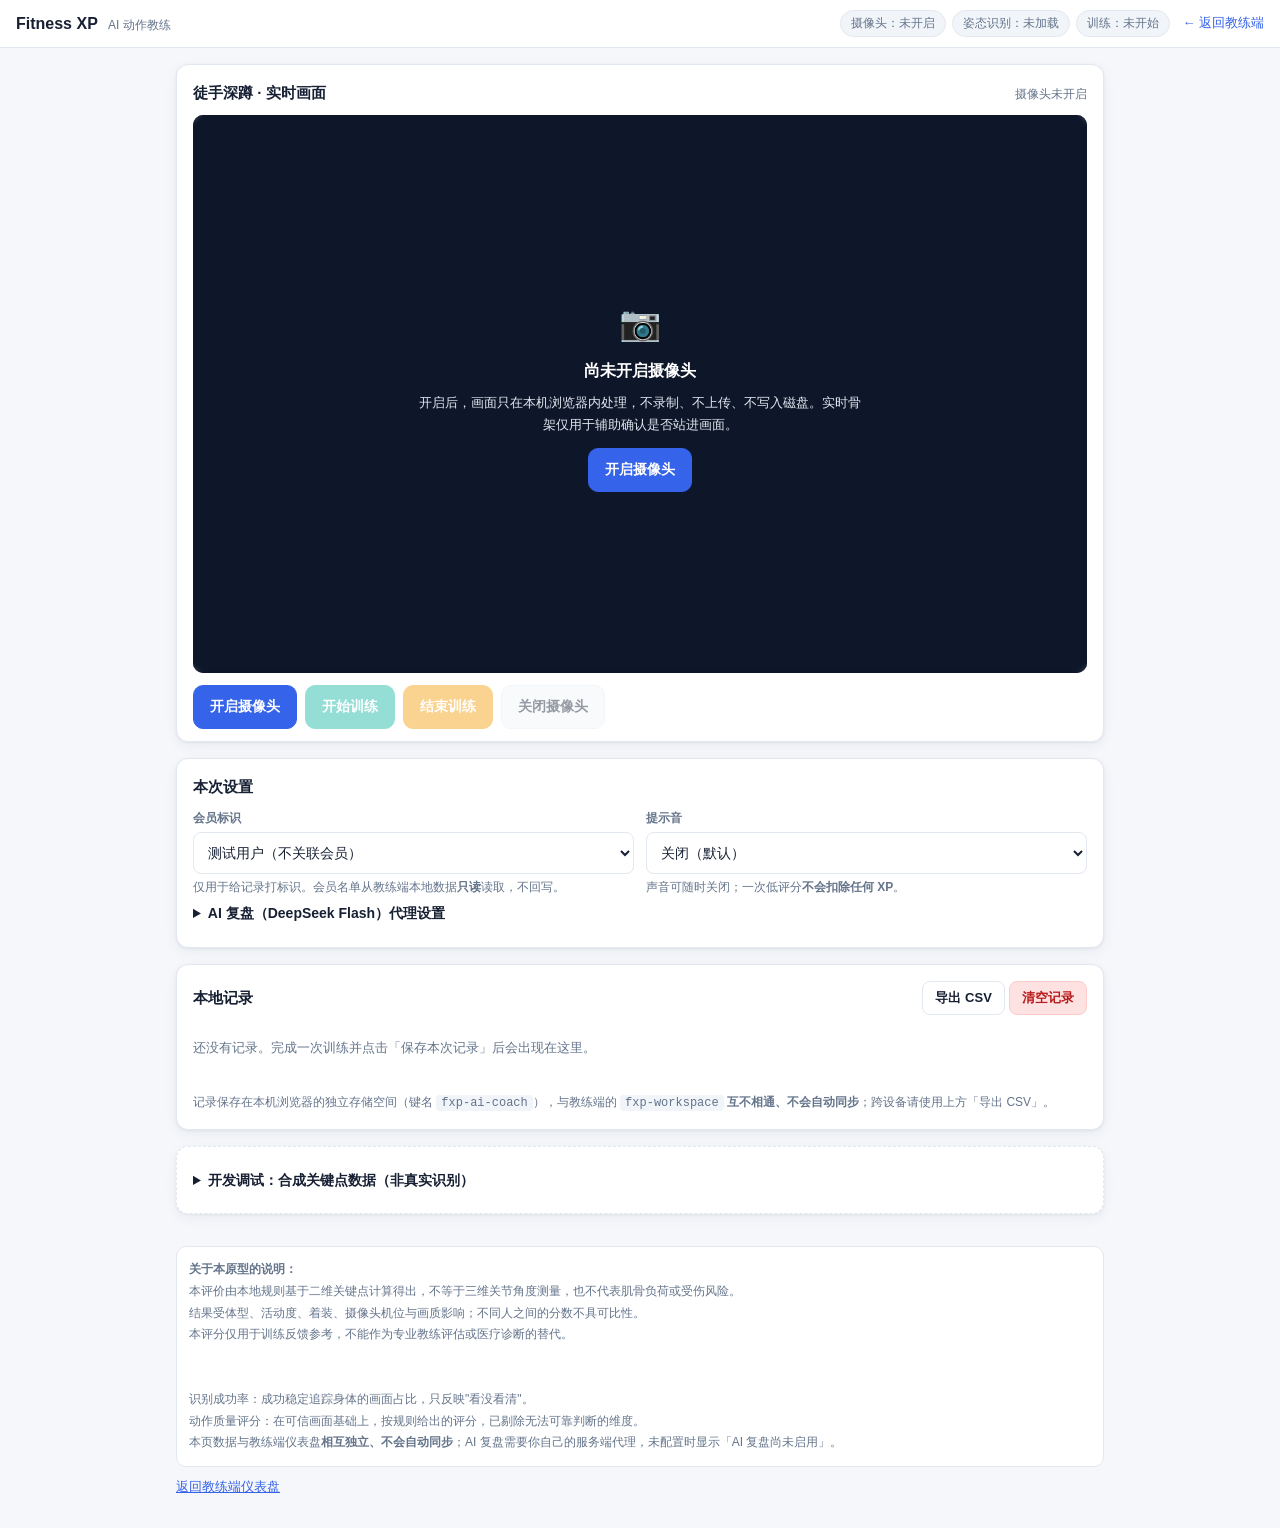
==== ai-coach/index.html @ 8c1de232 "更新发布包 2026-10-18 02:52" ====
<!DOCTYPE html>
<html lang="zh-CN">
<head>
<meta charset="UTF-8">
<meta name="viewport" content="width=device-width, initial-scale=1, viewport-fit=cover">
<meta name="theme-color" content="#3563E9">
<title>Fitness XP — AI 动作教练（徒手深蹲原型）</title>
<link rel="icon" href="../app/icon.svg" type="image/svg+xml">
<link rel="stylesheet" href="css/ai-coach.css">
</head>
<body>

<header class="aic-top">
  <div class="aic-brand">Fitness XP <span class="ver">AI 动作教练</span></div>
  <div class="aic-statusbar" id="aicStatus">
    <span class="pill" id="pillCam" data-level="off">摄像头：未开启</span>
    <span class="pill" id="pillModel" data-level="off">姿态识别：未加载</span>
    <span class="pill" id="pillSession" data-level="off">训练：未开始</span>
  </div>
  <a class="aic-back" href="../index.html">← 返回教练端</a>
</header>

<main class="aic-main">

  <!-- ========== 1. 摄像头区 ========== -->
  <section class="card card-stage">
    <div class="stage-head">
      <h2>徒手深蹲 · 实时画面</h2>
      <span class="hint" id="stageHint">摄像头未开启</span>
    </div>

    <div class="stage" id="stage">
      <video id="aicVideo" playsinline muted autoplay hidden></video>
      <canvas id="aicCanvas"></canvas>

      <div class="stage-overlay" id="stageOverlay">
        <div class="ov-icon">📷</div>
        <div class="ov-title" id="ovTitle">尚未开启摄像头</div>
        <div class="ov-text" id="ovText">
          开启后，画面会<strong>只在本机浏览器内处理</strong>，不录制、不上传、不写入磁盘。
        </div>
        <div class="ov-actions" id="ovActions"></div>
      </div>

      <!-- 实时提示条：训练时唯一需要看的一句话 -->
      <div class="stage-toast" id="stageToast" hidden></div>

      <!-- 右侧悬浮计数 -->
      <div class="stage-metrics" id="stageMetrics" hidden>
        <div class="metric"><span class="m-num" id="mTotal">0</span><span class="m-lab">识别次数</span></div>
        <div class="metric"><span class="m-num" id="mValid">0</span><span class="m-lab">有效次数</span></div>
        <div class="metric"><span class="m-num" id="mScore">—</span><span class="m-lab">上次评分</span></div>
        <div class="metric"><span class="m-num" id="mPhase">—</span><span class="m-lab">当前阶段</span></div>
      </div>
    </div>

    <div class="stage-controls">
      <button type="button" id="btnCam" class="btn primary">开启摄像头</button>
      <button type="button" id="btnStart" class="btn good" disabled>开始训练</button>
      <button type="button" id="btnEnd" class="btn warn" disabled>结束训练</button>
      <button type="button" id="btnStopCam" class="btn ghost" disabled>关闭摄像头</button>
    </div>

    <div class="notice" id="camNotice" hidden></div>
  </section>

  <!-- ========== 2. 设置：会员 / 声音 / AI 代理 ========== -->
  <section class="card">
    <h2>本次设置</h2>
    <div class="grid-2">
      <label class="field">
        <span class="f-lab">会员标识</span>
        <select id="selMember"><option value="test:local">测试用户（不关联会员）</option></select>
        <span class="f-tip">仅用于给记录打标识。会员名单从教练端本地数据<strong>只读</strong>读取，不回写。</span>
      </label>
      <label class="field">
        <span class="f-lab">提示音</span>
        <select id="selSound">
          <option value="off" selected>关闭（默认）</option>
          <option value="on">开启（每完成一次响一下）</option>
        </select>
        <span class="f-tip">声音可随时关闭；一次低评分<strong>不会扣除任何 XP</strong>。</span>
      </label>
    </div>

    <details class="adv">
      <summary>AI 复盘（DeepSeek Flash）代理设置</summary>
      <div class="adv-body">
        <p class="adv-note">
          前端直连模型供应商会把密钥暴露在浏览器里，因此本原型<strong>不保存也不会请求任何 API Key</strong>，
          只接受你<strong>自己的服务端代理地址</strong>。未配置代理时，训练结束后会显示「AI 复盘尚未启用」，
          本地评分与记录不受任何影响。
        </p>
        <div class="grid-2">
          <label class="field">
            <span class="f-lab">代理地址（http/https）</span>
            <input type="url" id="inpEndpoint" placeholder="https://your-server.example.com/ai/review">
          </label>
          <label class="field">
            <span class="f-lab">模型名</span>
            <input type="text" id="inpModel" value="deepseek-chat">
          </label>
        </div>
        <div class="adv-actions">
          <label class="chk"><input type="checkbox" id="chkAI"> 启用 AI 复盘</label>
          <button type="button" id="btnSaveAI" class="btn mini">保存设置</button>
        </div>
        <div class="adv-state" id="aiState"></div>
      </div>
    </details>
  </section>

  <!-- ========== 3. 复盘 ========== -->
  <section class="card" id="cardReview" hidden>
    <h2>本次训练复盘</h2>
    <div id="reviewBody"></div>
    <div class="review-actions">
      <button type="button" id="btnAIReview" class="btn mini">请求 AI 复盘</button>
      <button type="button" id="btnSaveRecord" class="btn mini primary">保存本次记录</button>
    </div>
    <div class="ai-block" id="aiBlock" hidden></div>
  </section>

  <!-- ========== 4. 历史记录 ========== -->
  <section class="card">
    <div class="card-head-row">
      <h2>本地记录</h2>
      <div>
        <button type="button" id="btnExport" class="btn mini">导出 CSV</button>
        <button type="button" id="btnClear" class="btn mini danger-ghost">清空记录</button>
      </div>
    </div>
    <div id="recordsBody" class="records"></div>
    <p class="tip">记录保存在本机浏览器的独立存储空间（键名 <code>fxp-ai-coach</code>），与教练端的
      <code>fxp-workspace</code> <strong>互不相通、不会自动同步</strong>；跨设备请使用上方「导出 CSV」。</p>
  </section>

  <!-- ========== 5. 开发用：合成数据 ========== -->
  <details class="card dev">
    <summary>开发调试：合成关键点数据（非真实识别）</summary>
    <div class="adv-body">
      <p class="adv-note">
        这里用<strong>人工构造的虚拟关键点序列</strong>驱动分析引擎，仅用于在没有摄像头时验证算法与测试脚本。
        <strong>用它跑通不代表真实摄像头下的识别已经验证成功。</strong>
      </p>
      <div class="dev-row">
        <label class="field inline">
          <span class="f-lab">动作次数</span>
          <input type="number" id="devReps" value="3" min="1" max="20">
        </label>
        <label class="field inline">
          <span class="f-lab">最深膝角</span>
          <input type="number" id="devAngle" value="85" min="60" max="150">
        </label>
        <label class="chk"><input type="checkbox" id="devLowVis"> 低置信度</label>
        <button type="button" id="btnDevRun" class="btn mini">跑一遍</button>
      </div>
      <pre class="dev-out" id="devOut"></pre>
    </div>
  </details>

</main>

<footer class="aic-foot">
  <div class="disc" id="disclaimer"></div>
  <div class="foot-links">
    <a href="../index.html">返回教练端仪表盘</a>
  </div>
</footer>

<script src="js/aic-config.js"></script>
<script src="js/aic-analyze.js"></script>
<script src="js/aic-feedback.js"></script>
<script src="js/aic-review.js"></script>
<script src="js/aic-ai.js"></script>
<script src="js/aic-store.js"></script>
<script src="js/aic-pose.js"></script>
<script src="js/aic-page.js"></script>
</body>
</html>
---- ai-coach/css/ai-coach.css ----
/* Fitness XP — AI 动作教练 页面样式
 * 设计原则：
 *   1) 沿用项目已确定的色彩变量（浅底 / 柔和低饱和多彩卡片），不另起一套色板；
 *   2) 全部选择器加 .aic- 或限定在 #xxx 下，避免与教练端 app.css 冲突；
 *   3) 手机优先，触控目标 ≥44px；
 *   4) 训练页只留"画面 + 计数 + 一句话提示"，其余折叠。
 */
:root {
  --brand: #3563E9;
  --teal: #14B8A6;
  --purple: #8B5CF6;
  --orange: #F59E0B;
  --red: #EF4444;
  --sky: #0EA5E9;
  --bg: #F5F7FB;
  --card: #FFFFFF;
  --text: #172033;
  --text-2: #64748B;
  --border: #E2E8F0;
  --radius: 12px;
}

* { box-sizing: border-box; }

body {
  margin: 0;
  background: var(--bg);
  color: var(--text);
  font: 15px/1.6 -apple-system, BlinkMacSystemFont, "PingFang SC", "Microsoft YaHei", sans-serif;
  padding-bottom: env(safe-area-inset-bottom);
}

/* ---------- 顶栏 ---------- */
.aic-top {
  display: flex; align-items: center; gap: 12px; flex-wrap: wrap;
  padding: 10px 16px; background: var(--card);
  border-bottom: 1px solid var(--border);
  position: sticky; top: 0; z-index: 20;
}
.aic-brand { font-weight: 700; font-size: 16px; }
.aic-brand .ver { font-size: 12px; color: var(--text-2); font-weight: 500; margin-left: 6px; }
.aic-statusbar { display: flex; gap: 6px; flex-wrap: wrap; margin-left: auto; }
.aic-back { font-size: 13px; color: var(--brand); text-decoration: none; }

.pill {
  font-size: 12px; padding: 3px 10px; border-radius: 999px;
  background: #F1F5F9; color: var(--text-2); border: 1px solid var(--border);
  white-space: nowrap;
}
.pill[data-level="ok"]    { background: #CCFBF1; color: #0F766E; border-color: #99F6E4; }
.pill[data-level="warn"]  { background: #FEF3C7; color: #B45309; border-color: #FDE68A; }
.pill[data-level="error"] { background: #FEE2E2; color: #B91C1C; border-color: #FECACA; }
.pill[data-level="off"]   { background: #F1F5F9; color: var(--text-2); }

/* ---------- 布局 ---------- */
.aic-main { max-width: 960px; margin: 0 auto; padding: 16px 16px 32px; display: grid; gap: 16px; }

.card {
  background: var(--card); border: 1px solid var(--border);
  border-radius: var(--radius); padding: 16px;
  box-shadow: 0 1px 3px rgba(23,32,51,.06), 0 4px 14px rgba(23,32,51,.05);
}
.card h2 { margin: 0 0 10px; font-size: 15px; font-weight: 700; }
.card-head-row { display: flex; align-items: center; justify-content: space-between; gap: 8px; flex-wrap: wrap; }
.card-head-row h2 { margin-bottom: 0; }

/* ---------- 舞台（画面） ---------- */
.card-stage { padding-bottom: 12px; }
.stage-head { display: flex; align-items: baseline; gap: 8px; margin-bottom: 10px; }
.stage-head h2 { margin: 0; }
.stage-head .hint { font-size: 12px; color: var(--text-2); margin-left: auto; }

.stage {
  position: relative; width: 100%;
  aspect-ratio: 3 / 4; max-height: 62vh;
  background: #0F172A; border-radius: 10px; overflow: hidden;
}
@media (min-width: 720px) { .stage { aspect-ratio: 4 / 3; } }

.stage video, .stage canvas {
  position: absolute; inset: 0; width: 100%; height: 100%; object-fit: cover;
}
.stage video { transform: scaleX(-1); }  /* 自拍镜像，符合直觉 */

.stage-overlay {
  position: absolute; inset: 0; display: flex; flex-direction: column;
  align-items: center; justify-content: center; gap: 8px; text-align: center;
  padding: 24px; background: rgba(15,23,42,.72); color: #E2E8F0;
  backdrop-filter: blur(2px);
}
.stage-overlay[hidden] { display: none; }
.ov-icon { font-size: 34px; }
.ov-title { font-size: 16px; font-weight: 700; color: #fff; }
.ov-text { font-size: 13px; max-width: 34em; line-height: 1.7; }
.ov-actions { display: flex; gap: 8px; flex-wrap: wrap; justify-content: center; margin-top: 4px; }
.ov-actions .btn { background: rgba(255,255,255,.14); color: #fff; border-color: rgba(255,255,255,.3); }
.ov-actions .btn.primary { background: var(--brand); border-color: var(--brand); }

.stage-toast {
  position: absolute; left: 50%; transform: translateX(-50%); bottom: 14px;
  max-width: 90%; padding: 8px 14px; border-radius: 999px;
  font-size: 14px; font-weight: 600; line-height: 1.4;
  background: rgba(23,32,51,.86); color: #fff;
  box-shadow: 0 4px 14px rgba(0,0,0,.25); text-align: center;
}
.stage-toast[data-level="warn"]     { background: rgba(180,83,9,.94); }
.stage-toast[data-level="good"]     { background: rgba(15,118,110,.94); }
.stage-toast[data-level="advisory"] { background: rgba(3,105,161,.94); }
.stage-toast[hidden] { display: none; }

.stage-metrics {
  position: absolute; top: 10px; right: 10px; display: grid; gap: 4px;
  padding: 8px 10px; border-radius: 10px;
  background: rgba(15,23,42,.62); color: #fff; font-size: 12px; text-align: right;
}
.stage-metrics[hidden] { display: none; }
.metric { display: flex; align-items: baseline; gap: 6px; justify-content: flex-end; }
.m-num { font-size: 18px; font-weight: 800; min-width: 1.6em; }
.m-lab { color: #CBD5E1; font-size: 11px; }

.stage-controls { display: flex; gap: 8px; flex-wrap: wrap; margin-top: 12px; }

.btn {
  min-height: 44px; padding: 0 16px; border-radius: 10px; cursor: pointer;
  border: 1px solid var(--border); background: var(--card); color: var(--text);
  font-size: 14px; font-weight: 600;
}
.btn:disabled { opacity: .45; cursor: not-allowed; }
.btn.primary { background: var(--brand); border-color: var(--brand); color: #fff; }
.btn.good    { background: var(--teal); border-color: var(--teal); color: #fff; }
.btn.warn    { background: var(--orange); border-color: var(--orange); color: #fff; }
.btn.ghost   { background: #F1F5F9; }
.btn.mini    { min-height: 34px; padding: 0 12px; font-size: 13px; border-radius: 8px; }
.btn.danger-ghost { background: #FEE2E2; border-color: #FECACA; color: #B91C1C; }

.notice { margin-top: 10px; font-size: 13px; padding: 10px 12px; border-radius: 8px; }
.notice[hidden] { display: none; }
.notice.error { background: #FEE2E2; color: #B91C1C; border: 1px solid #FECACA; }
.notice.warn  { background: #FEF3C7; color: #B45309; border: 1px solid #FDE68A; }
.notice.info  { background: #E0F2FE; color: #0369A1; border: 1px solid #BAE6FD; }

/* ---------- 表单 ---------- */
.grid-2 { display: grid; gap: 12px; grid-template-columns: 1fr; }
@media (min-width: 720px) { .grid-2 { grid-template-columns: 1fr 1fr; } }
.field { display: block; }
.field.inline { display: inline-block; }
.f-lab { display: block; font-size: 12px; color: var(--text-2); margin-bottom: 4px; font-weight: 600; }
.f-tip { display: block; font-size: 12px; color: var(--text-2); margin-top: 4px; line-height: 1.5; }
.field input, .field select {
  width: 100%; min-height: 42px; padding: 0 10px; border-radius: 8px;
  border: 1px solid var(--border); background: #fff; font-size: 14px; color: var(--text);
}
.field input:focus, .field select:focus { outline: 2px solid var(--brand); outline-offset: -1px; }
.chk { display: inline-flex; align-items: center; gap: 6px; font-size: 13px; min-height: 34px; }
.chk input { width: 18px; height: 18px; }

/* ---------- 折叠区 ---------- */
.adv > summary, .dev > summary {
  cursor: pointer; font-weight: 700; font-size: 14px; padding: 6px 0; min-height: 34px;
}
.adv-body { padding-top: 8px; }
.adv-note { font-size: 12.5px; color: var(--text-2); line-height: 1.7; margin: 0 0 10px; }
.adv-actions { display: flex; gap: 10px; align-items: center; flex-wrap: wrap; margin-top: 8px; }
.adv-state { margin-top: 8px; font-size: 12.5px; }
.adv-state.ok   { color: #0F766E; }
.adv-state.bad  { color: #B91C1C; }
.adv-state.warn { color: #B45309; }
.card.dev { border-style: dashed; }

/* ---------- 复盘 ---------- */
.review-grid { display: grid; gap: 10px; grid-template-columns: repeat(auto-fit, minmax(150px, 1fr)); margin-bottom: 12px; }
.rbox { padding: 10px 12px; border-radius: 10px; background: #F8FAFC; border: 1px solid var(--border-soft, #F1F5F9); }
.rbox .rb-lab { font-size: 12px; color: var(--text-2); }
.rbox .rb-val { font-size: 20px; font-weight: 800; }
.rbox.t-blue   { background: #EEF2FF; border-color: #C7D2FE; }
.rbox.t-teal   { background: #CCFBF1; border-color: #99F6E4; }
.rbox.t-orange { background: #FEF3C7; border-color: #FDE68A; }
.rbox.t-purple { background: #F3E8FF; border-color: #E9D5FF; }

.dim-row { display: grid; grid-template-columns: 84px 1fr auto; gap: 8px; align-items: center; padding: 6px 0; border-bottom: 1px dashed var(--border); font-size: 13px; }
.dim-row:last-child { border-bottom: 0; }
.dim-name { font-weight: 600; }
.dim-bar { height: 8px; border-radius: 999px; background: #E2E8F0; overflow: hidden; }
.dim-bar > i { display: block; height: 100%; background: var(--brand); }
.dim-bar[data-level="good"]     > i { background: var(--teal); }
.dim-bar[data-level="ok"]       > i { background: var(--sky); }
.dim-bar[data-level="partial"]  > i { background: var(--orange); }
.dim-bar[data-level="poor"]     > i { background: var(--red); }
.dim-bar[data-level="unknown"]  > i { background: #CBD5E1; }
.dim-val { font-size: 12px; color: var(--text-2); min-width: 4.5em; text-align: right; }

.review-sub { margin: 14px 0 6px; font-size: 13px; font-weight: 700; }
.review-list { margin: 0; padding-left: 20px; font-size: 13px; line-height: 1.75; color: var(--text); }
.review-actions { display: flex; gap: 8px; margin-top: 12px; flex-wrap: wrap; }
.ai-block { margin-top: 12px; padding: 12px; border-radius: 10px; background: #F3E8FF; border: 1px solid #E9D5FF; font-size: 13px; line-height: 1.75; }
.ai-block[hidden] { display: none; }
.ai-block .ai-tag { font-size: 11px; color: var(--purple); font-weight: 800; letter-spacing: .04em; }

/* ---------- 记录列表 ---------- */
.records { display: grid; gap: 8px; }
.rec { border: 1px solid var(--border); border-radius: 10px; padding: 10px 12px; }
.rec-head { display: flex; gap: 8px; align-items: center; flex-wrap: wrap; font-size: 13px; }
.rec-id { font-weight: 800; }
.rec-sub { font-size: 12px; color: var(--text-2); }
.empty { font-size: 13px; color: var(--text-2); padding: 10px 0; }

.tip { font-size: 12px; color: var(--text-2); line-height: 1.7; margin: 10px 0 0; }
code { background: #F1F5F9; padding: 1px 5px; border-radius: 4px; font-size: 12px; }

.dev-row { display: flex; gap: 12px; align-items: flex-end; flex-wrap: wrap; }
.dev-out { background: #0F172A; color: #A5F3FC; font-size: 12px; padding: 10px; border-radius: 8px; overflow: auto; max-height: 260px; white-space: pre-wrap; }

/* ---------- 页脚 ---------- */
.aic-foot { max-width: 960px; margin: 0 auto; padding: 0 16px 32px; }
.disc { font-size: 12px; color: var(--text-2); line-height: 1.8; background: #FFF; border: 1px solid var(--border); border-radius: 10px; padding: 12px; }
.foot-links { margin-top: 10px; font-size: 13px; }
.foot-links a { color: var(--brand); }

/* 手机端：画面优先、去掉次要留白 */
@media (max-width: 480px) {
  .aic-main { padding: 12px 12px 28px; gap: 12px; }
  .aic-statusbar { width: 100%; margin-left: 0; }
  .stage { max-height: none; aspect-ratio: 3 / 4; }
  .btn { flex: 1 1 46%; }
  .stage-controls .btn { flex: 1 1 calc(50% - 4px); }
}
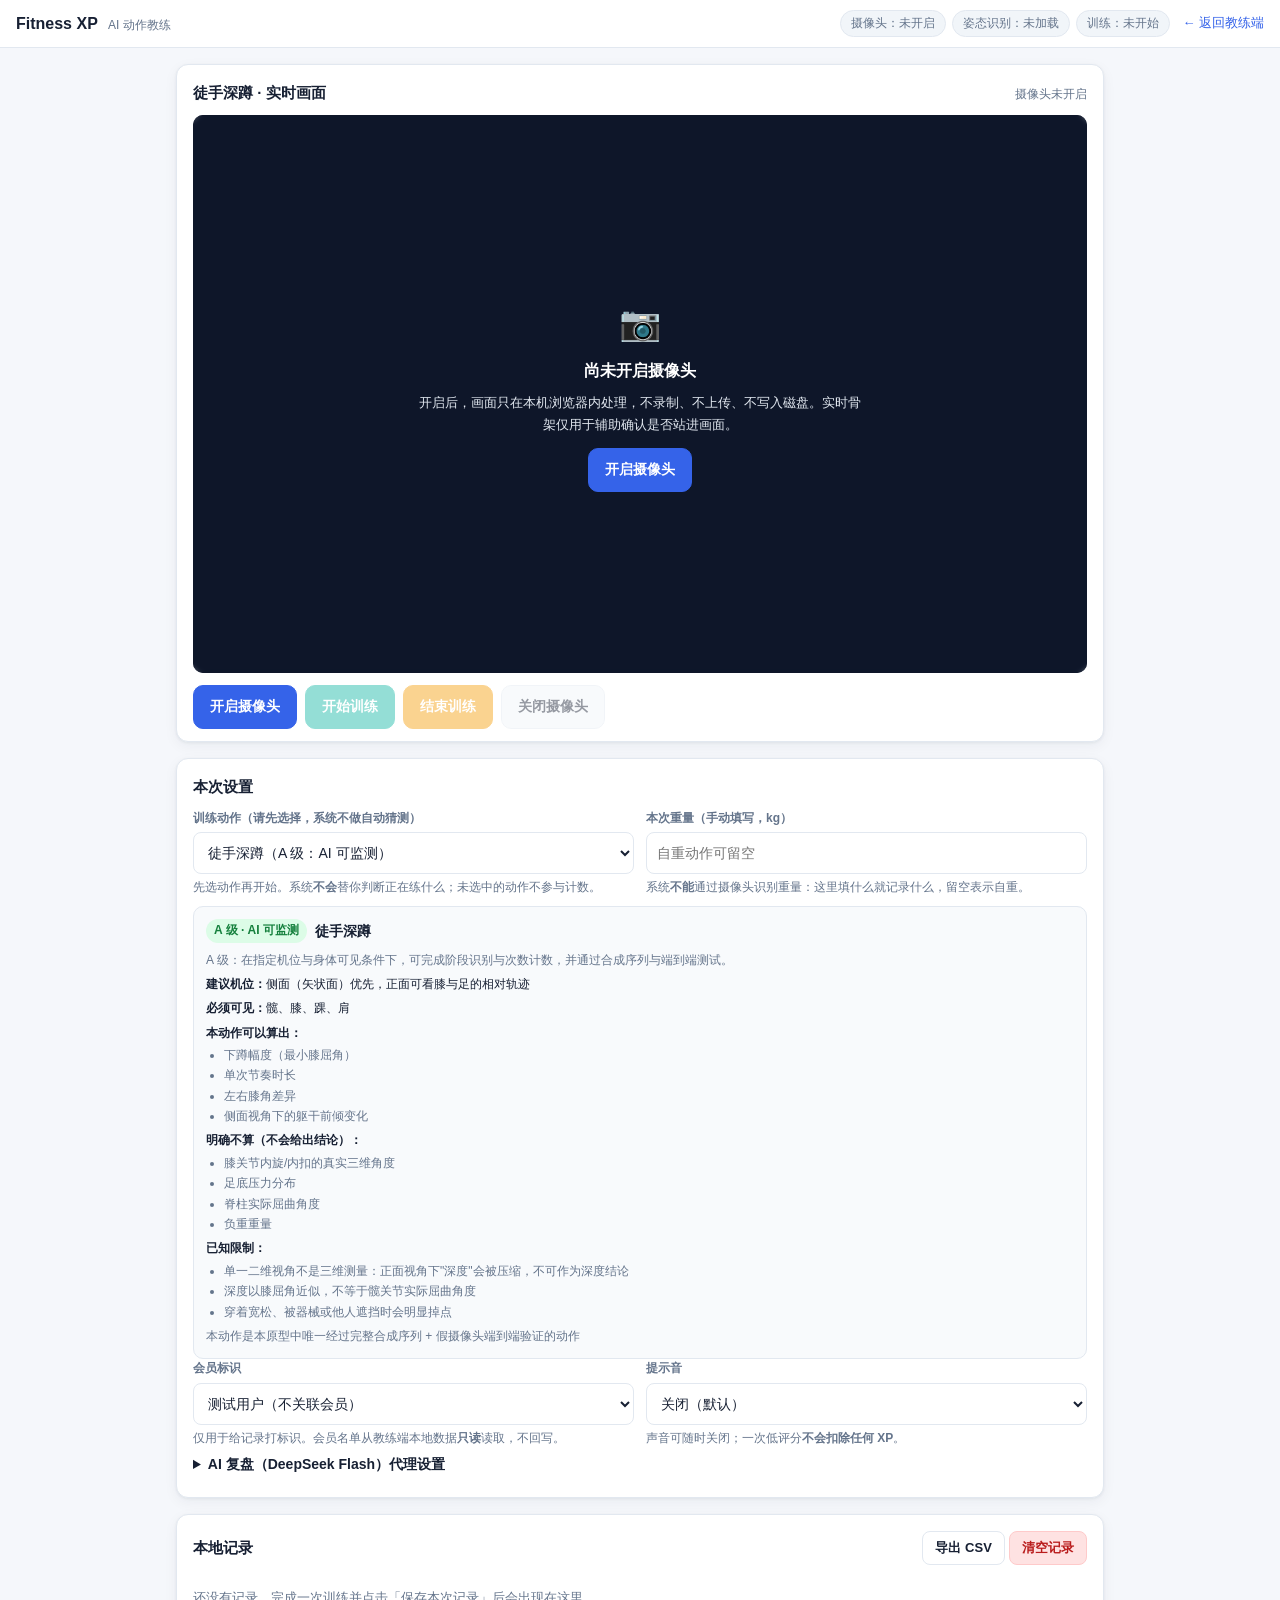
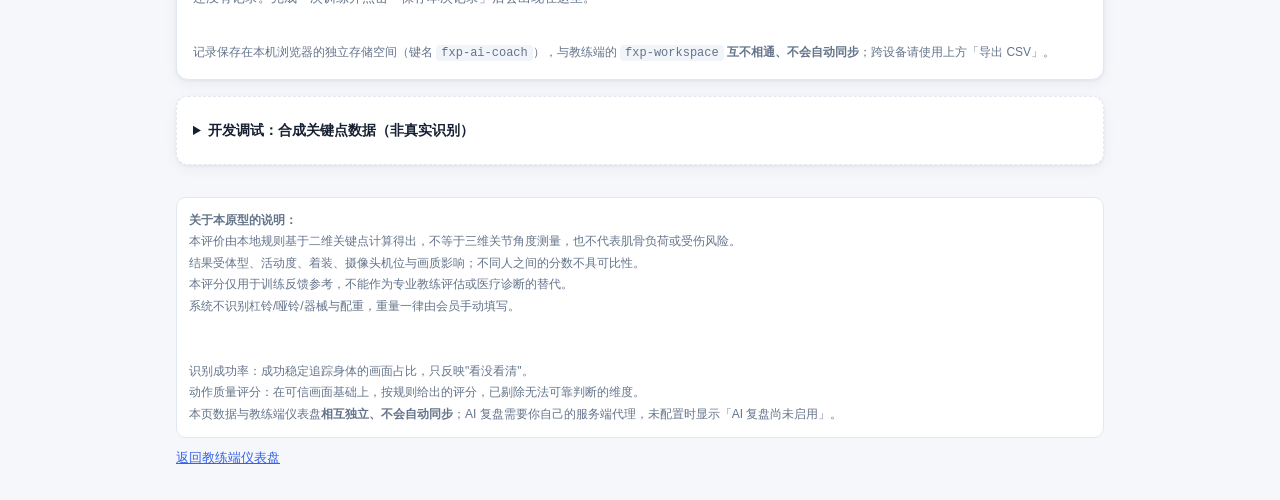
==== commit bfb6dd4d: "更新发布包 2026-10-18 04:08" ====
--- a/ai-coach/index.html
+++ b/ai-coach/index.html
@@ -67,6 +67,25 @@
   <!-- ========== 2. 设置：会员 / 声音 / AI 代理 ========== -->
   <section class="card">
     <h2>本次设置</h2>
+    <div class="grid-2">
+      <label class="field">
+        <span class="f-lab">训练动作（请先选择，系统不做自动猜测）</span>
+        <select id="selExercise"></select>
+        <span class="f-tip">
+          先选动作再开始。系统<strong>不会</strong>替你判断正在练什么；未选中的动作不参与计数。
+        </span>
+      </label>
+      <label class="field">
+        <span class="f-lab">本次重量（手动填写，kg）</span>
+        <input type="number" id="inpWeight" min="0" step="0.5" placeholder="自重动作可留空">
+        <span class="f-tip">
+          系统<strong>不能</strong>通过摄像头识别重量：这里填什么就记录什么，留空表示自重。
+        </span>
+      </label>
+    </div>
+
+    <div class="monitor-box" id="monitorBox"></div>
+
     <div class="grid-2">
       <label class="field">
         <span class="f-lab">会员标识</span>
@@ -149,8 +168,10 @@
           <input type="number" id="devReps" value="3" min="1" max="20">
         </label>
         <label class="field inline">
-          <span class="f-lab">最深膝角</span>
-          <input type="number" id="devAngle" value="85" min="60" max="150">
+          <!-- 以前只有深蹲一个动作，写死「最深膝角」+ 60~150；现在 13 个动作的主角度
+               各不相同（肘角/肩角/髋角），范围也到 8~178，标签不能再叫膝角。 -->
+          <span class="f-lab" id="devAngleLab">目标主角度</span>
+          <input type="number" id="devAngle" value="85" min="8" max="178">
         </label>
         <label class="chk"><input type="checkbox" id="devLowVis"> 低置信度</label>
         <button type="button" id="btnDevRun" class="btn mini">跑一遍</button>
--- a/ai-coach/css/ai-coach.css
+++ b/ai-coach/css/ai-coach.css
@@ -224,3 +224,21 @@
   .btn { flex: 1 1 46%; }
   .stage-controls .btn { flex: 1 1 calc(50% - 4px); }
 }
+
+/* ---------- 动作监测能力说明（等级 / 机位 / 能算什么 / 明确不算什么） ---------- */
+.monitor-box {
+  margin-top: 10px; border: 1px solid var(--border); border-radius: 10px;
+  background: #F8FAFC; padding: 12px;
+}
+.monitor-box[hidden] { display: none; }
+.mon-head { display: flex; align-items: center; gap: 8px; flex-wrap: wrap; margin-bottom: 8px; }
+.mon-level { font-size: 12px; padding: 2px 8px; border-radius: 999px; font-weight: 600; }
+.mon-level.A { background: #DCFCE7; color: #15803D; }
+.mon-level.B { background: #FEF3C7; color: #B45309; }
+.mon-level.C { background: #F1F5F9; color: #475569; }
+.mon-title { font-size: 14px; font-weight: 600; }
+.mon-note { font-size: 12px; color: var(--text-2); }
+.mon-rows { font-size: 12px; line-height: 1.7; }
+.mon-rows div { margin-top: 4px; }
+.mon-rows b { font-weight: 600; }
+.mon-list { margin: 2px 0 0; padding-left: 18px; font-size: 12px; color: var(--text-2); line-height: 1.7; }
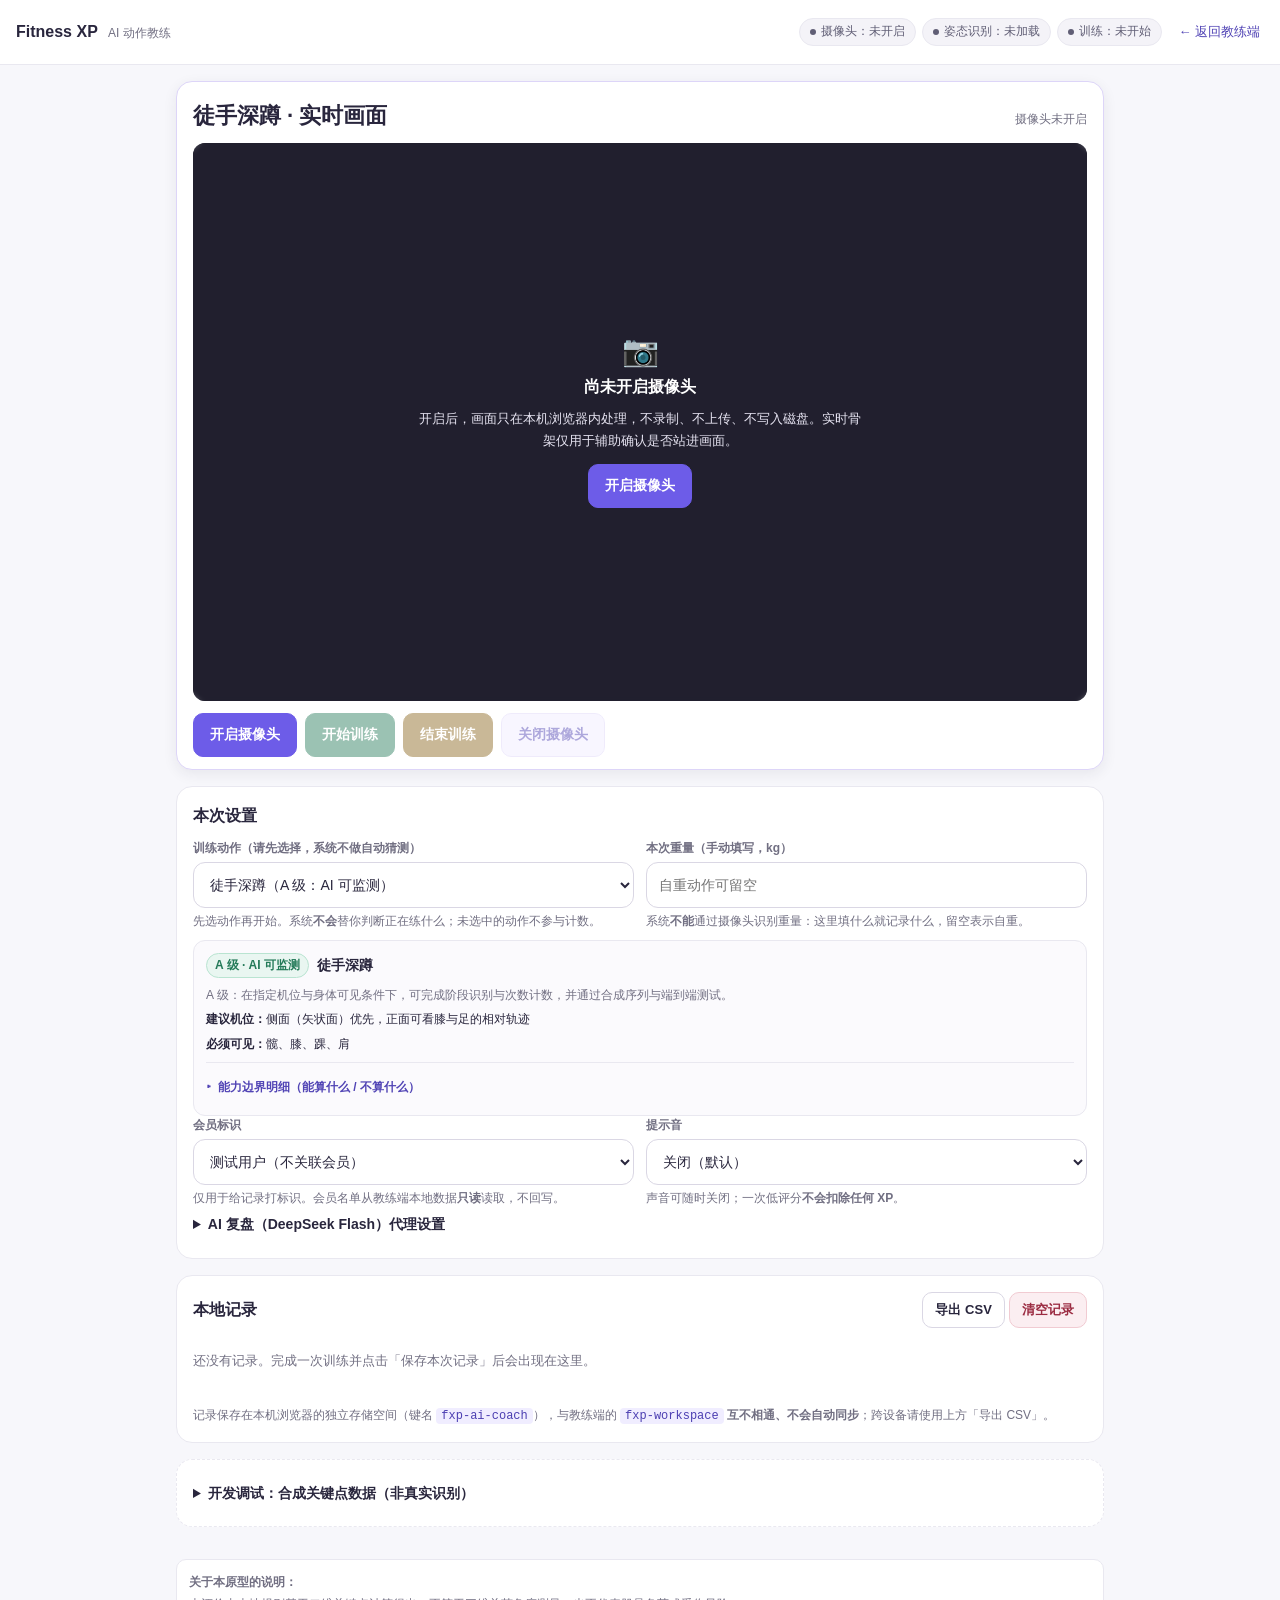
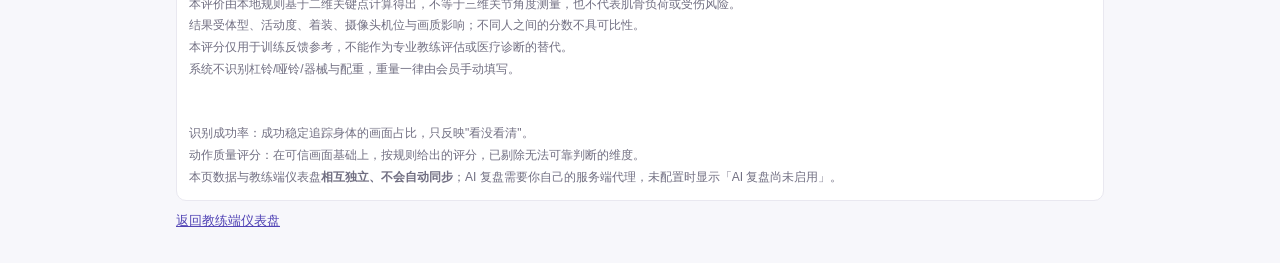
==== commit a04e850a: "更新发布包 2026-10-18 07:56" ====
--- a/ai-coach/index.html
+++ b/ai-coach/index.html
@@ -3,7 +3,7 @@
 <head>
 <meta charset="UTF-8">
 <meta name="viewport" content="width=device-width, initial-scale=1, viewport-fit=cover">
-<meta name="theme-color" content="#3563E9">
+<meta name="theme-color" content="#F7F7FB">
 <title>Fitness XP — AI 动作教练（徒手深蹲原型）</title>
 <link rel="icon" href="../app/icon.svg" type="image/svg+xml">
 <link rel="stylesheet" href="css/ai-coach.css">
--- a/ai-coach/css/ai-coach.css
+++ b/ai-coach/css/ai-coach.css
@@ -1,23 +1,54 @@
 /* Fitness XP — AI 动作教练 页面样式
  * 设计原则：
- *   1) 沿用项目已确定的色彩变量（浅底 / 柔和低饱和多彩卡片），不另起一套色板；
+ *   1) 色值与会员端 04_会员端/css/member.css 完全同源（同一套 Design Tokens）。
+ *      AI 教练原来是另一套蓝 / teal 色板，与会员端放在一起像两个产品，本版统一为品牌紫。
  *   2) 全部选择器加 .aic- 或限定在 #xxx 下，避免与教练端 app.css 冲突；
  *   3) 手机优先，触控目标 ≥44px；
- *   4) 训练页只留"画面 + 计数 + 一句话提示"，其余折叠。
+ *   4) 摄像头区是唯一主视觉，其余卡片一律降权（浅灰描边、无阴影、字号下调）；
+ *   5) 状态用「颜色 + 文字 + 图标」三通道表达，不只用颜色。
+ *
+ * 说明：本文件原来是 --brand/--teal 那套命名，为了不在改动时漏改，
+ *      这里一次性换成与会员端一致的 purple / ink / 语义命名，旧名全部作废。
  */
 :root {
-  --brand: #3563E9;
-  --teal: #14B8A6;
-  --purple: #8B5CF6;
-  --orange: #F59E0B;
-  --red: #EF4444;
-  --sky: #0EA5E9;
-  --bg: #F5F7FB;
+  --purple: #6D5CE8;          /* 主紫：与会员端 --m-purple 同值 */
+  --purple-deep: #5144B5;
+  --purple-l: #F0EDFF;
+  --purple-ink: #4C3FB2;
+
+  --blue: #72BCE5;
+  --blue-l: #EDF6FC;
+  --blue-ink: #2A6B93;
+
+  --teal: #75CBA8;            /* 薄荷绿：完成 */
+  --teal-l: #E9F6F1;
+  --green-ink: #247A59;
+
+  --amber: #E7C66D;           /* 暖黄：需要调整 */
+  --amber-l: #FDF6E7;
+  --amber-ink: #8A641A;
+
+  --red: #B63D54;             /* 危险 / 识别失败 */
+  --red-l: #FBEEF1;
+  --red-ink: #9B2C42;
+
+  --bg: #F7F7FB;
   --card: #FFFFFF;
-  --text: #172033;
-  --text-2: #64748B;
-  --border: #E2E8F0;
-  --radius: 12px;
+  --text: #29263D;
+  --text-2: #716F82;
+  /* 次级文字的「浅底版」：#716F82 落在 #F4F3F8 这类浅底上只有 4.43:1，差 0.07 不过 4.5。
+     凡是浅底胶囊 / 浅底标签上的次级文字，一律用这一档。 */
+  --text-3: #605E75;
+  --border: #E9E8F0;
+  --border-strong: #DAD7E4;
+  --radius: 16px;             /* 卡片：与会员端一致 */
+  --radius-sm: 12px;
+  --radius-btn: 10px;
+  --tap: 44px;
+  --input-h: 46px;
+  --shadow: 0 1px 3px rgba(41, 38, 61, .05);
+  --shadow-2: 0 4px 14px rgba(41, 38, 61, .08);
+  --ease: .16s cubic-bezier(.4, 0, .2, 1);
 }
 
 * { box-sizing: border-box; }
@@ -28,6 +59,15 @@
   color: var(--text);
   font: 15px/1.6 -apple-system, BlinkMacSystemFont, "PingFang SC", "Microsoft YaHei", sans-serif;
   padding-bottom: env(safe-area-inset-bottom);
+  -webkit-tap-highlight-color: transparent;
+}
+
+/* 键盘焦点：AI 页全是按钮，焦点框必须看得见 */
+a:focus-visible, button:focus-visible, input:focus-visible,
+select:focus-visible, summary:focus-visible, [tabindex]:focus-visible {
+  outline: 3px solid #B9A9FA;
+  outline-offset: 2px;
+  border-radius: var(--radius-btn);
 }
 
 /* ---------- 顶栏 ---------- */
@@ -40,40 +80,53 @@
 .aic-brand { font-weight: 700; font-size: 16px; }
 .aic-brand .ver { font-size: 12px; color: var(--text-2); font-weight: 500; margin-left: 6px; }
 .aic-statusbar { display: flex; gap: 6px; flex-wrap: wrap; margin-left: auto; }
-.aic-back { font-size: 13px; color: var(--brand); text-decoration: none; }
-
+.aic-back {
+  font-size: 13px; color: var(--purple-deep); text-decoration: none;
+  display: inline-flex; align-items: center; min-height: var(--tap); padding: 0 4px;
+}
+
+/* 状态胶囊：颜色 + 圆点 + 中文，三通道。
+   off 灰 / ok 绿 / warn 黄 / error 红，与会员端 .m-state-* 同口径。 */
 .pill {
   font-size: 12px; padding: 3px 10px; border-radius: 999px;
-  background: #F1F5F9; color: var(--text-2); border: 1px solid var(--border);
+  background: #F4F3F8; color: var(--text-3); border: 1px solid var(--border);
   white-space: nowrap;
-}
-.pill[data-level="ok"]    { background: #CCFBF1; color: #0F766E; border-color: #99F6E4; }
-.pill[data-level="warn"]  { background: #FEF3C7; color: #B45309; border-color: #FDE68A; }
-.pill[data-level="error"] { background: #FEE2E2; color: #B91C1C; border-color: #FECACA; }
-.pill[data-level="off"]   { background: #F1F5F9; color: var(--text-2); }
+  display: inline-flex; align-items: center; gap: 5px;
+}
+.pill::before {
+  content: ''; width: 6px; height: 6px; border-radius: 50%;
+  background: currentColor; flex: none;
+}
+.pill[data-level="ok"]    { background: var(--teal-l);  color: var(--green-ink); border-color: #B9E4D1; }
+.pill[data-level="warn"]  { background: var(--amber-l); color: var(--amber-ink); border-color: #EFDCB2; }
+.pill[data-level="error"] { background: var(--red-l);   color: var(--red-ink);   border-color: #F1CBD2; }
+.pill[data-level="off"]   { background: #F4F3F8;        color: var(--text-3); }
 
 /* ---------- 布局 ---------- */
 .aic-main { max-width: 960px; margin: 0 auto; padding: 16px 16px 32px; display: grid; gap: 16px; }
 
+/* 辅助卡片降权：只有 1px 描边，不给阴影。
+   摄像头区是全页唯一的主视觉，其它卡片都该往后退。 */
 .card {
   background: var(--card); border: 1px solid var(--border);
   border-radius: var(--radius); padding: 16px;
-  box-shadow: 0 1px 3px rgba(23,32,51,.06), 0 4px 14px rgba(23,32,51,.05);
-}
-.card h2 { margin: 0 0 10px; font-size: 15px; font-weight: 700; }
+}
+.card h2 { margin: 0 0 10px; font-size: 16px; font-weight: 700; }
 .card-head-row { display: flex; align-items: center; justify-content: space-between; gap: 8px; flex-wrap: wrap; }
 .card-head-row h2 { margin-bottom: 0; }
 
 /* ---------- 舞台（画面） ---------- */
 .card-stage { padding-bottom: 12px; }
-.stage-head { display: flex; align-items: baseline; gap: 8px; margin-bottom: 10px; }
-.stage-head h2 { margin: 0; }
+/* 摄像头卡：给 2px 紫边 + 一级阴影，让它在整页白卡里明确是主角 */
+.card-stage { border-color: #DDD5F8; box-shadow: var(--shadow-2); }
+.stage-head { display: flex; align-items: baseline; gap: 8px; margin-bottom: 10px; flex-wrap: wrap; }
+.stage-head h2 { margin: 0; font-size: 22px; }
 .stage-head .hint { font-size: 12px; color: var(--text-2); margin-left: auto; }
 
 .stage {
   position: relative; width: 100%;
   aspect-ratio: 3 / 4; max-height: 62vh;
-  background: #0F172A; border-radius: 10px; overflow: hidden;
+  background: #22202F; border-radius: var(--radius-sm); overflow: hidden;
 }
 @media (min-width: 720px) { .stage { aspect-ratio: 4 / 3; } }
 
@@ -85,59 +138,89 @@
 .stage-overlay {
   position: absolute; inset: 0; display: flex; flex-direction: column;
   align-items: center; justify-content: center; gap: 8px; text-align: center;
-  padding: 24px; background: rgba(15,23,42,.72); color: #E2E8F0;
+  padding: 24px; background: rgba(34,32,47,.76); color: #E7E4F2;
   backdrop-filter: blur(2px);
 }
 .stage-overlay[hidden] { display: none; }
-.ov-icon { font-size: 34px; }
+.ov-icon { font-size: 30px; line-height: 1; }
 .ov-title { font-size: 16px; font-weight: 700; color: #fff; }
 .ov-text { font-size: 13px; max-width: 34em; line-height: 1.7; }
 .ov-actions { display: flex; gap: 8px; flex-wrap: wrap; justify-content: center; margin-top: 4px; }
 .ov-actions .btn { background: rgba(255,255,255,.14); color: #fff; border-color: rgba(255,255,255,.3); }
-.ov-actions .btn.primary { background: var(--brand); border-color: var(--brand); }
+.ov-actions .btn.primary { background: var(--purple); border-color: var(--purple); }
 
 .stage-toast {
   position: absolute; left: 50%; transform: translateX(-50%); bottom: 14px;
   max-width: 90%; padding: 8px 14px; border-radius: 999px;
   font-size: 14px; font-weight: 600; line-height: 1.4;
-  background: rgba(23,32,51,.86); color: #fff;
-  box-shadow: 0 4px 14px rgba(0,0,0,.25); text-align: center;
-}
-.stage-toast[data-level="warn"]     { background: rgba(180,83,9,.94); }
-.stage-toast[data-level="good"]     { background: rgba(15,118,110,.94); }
-.stage-toast[data-level="advisory"] { background: rgba(3,105,161,.94); }
+  background: rgba(41,38,61,.88); color: #fff;
+  text-align: center;
+}
+/* 每条提示都带状态字前缀（JS 已写入），颜色只是第二重表达 */
+.stage-toast[data-level="warn"]     { background: rgba(138,100,26,.96); }
+.stage-toast[data-level="good"]     { background: rgba(36,122,89,.96); }
+.stage-toast[data-level="advisory"] { background: rgba(42,107,147,.96); }
 .stage-toast[hidden] { display: none; }
 
 .stage-metrics {
   position: absolute; top: 10px; right: 10px; display: grid; gap: 4px;
-  padding: 8px 10px; border-radius: 10px;
-  background: rgba(15,23,42,.62); color: #fff; font-size: 12px; text-align: right;
+  padding: 8px 10px; border-radius: var(--radius-sm);
+  background: rgba(41,38,61,.55); color: #fff; font-size: 12px; text-align: right;
 }
 .stage-metrics[hidden] { display: none; }
 .metric { display: flex; align-items: baseline; gap: 6px; justify-content: flex-end; }
 .m-num { font-size: 18px; font-weight: 800; min-width: 1.6em; }
-.m-lab { color: #CBD5E1; font-size: 11px; }
+.m-lab { color: #D9D5E6; font-size: 11px; }
 
 .stage-controls { display: flex; gap: 8px; flex-wrap: wrap; margin-top: 12px; }
 
+/* 全站按钮语义与会员端对齐：
+   主操作紫实心 / good 深绿实心（开始训练）/ warn 深黄实心（结束训练）
+   ghost 浅紫次级 / danger-ghost 浅红危险 */
 .btn {
-  min-height: 44px; padding: 0 16px; border-radius: 10px; cursor: pointer;
-  border: 1px solid var(--border); background: var(--card); color: var(--text);
+  min-height: var(--tap); padding: 0 16px; border-radius: var(--radius-btn); cursor: pointer;
+  border: 1px solid var(--border-strong); background: var(--card); color: var(--text);
   font-size: 14px; font-weight: 600;
-}
-.btn:disabled { opacity: .45; cursor: not-allowed; }
-.btn.primary { background: var(--brand); border-color: var(--brand); color: #fff; }
-.btn.good    { background: var(--teal); border-color: var(--teal); color: #fff; }
-.btn.warn    { background: var(--orange); border-color: var(--orange); color: #fff; }
-.btn.ghost   { background: #F1F5F9; }
-.btn.mini    { min-height: 34px; padding: 0 12px; font-size: 13px; border-radius: 8px; }
-.btn.danger-ghost { background: #FEE2E2; border-color: #FECACA; color: #B91C1C; }
+  transition: background var(--ease), border-color var(--ease), color var(--ease);
+}
+.btn:hover { border-color: var(--purple); color: var(--purple-deep); }
+.btn:active { background: #F6F4FC; }
+.btn:disabled { opacity: .45; cursor: not-allowed; box-shadow: none; }
+.btn:disabled:hover { border-color: var(--border-strong); color: var(--text); }
+
+.btn.primary { background: var(--purple); border-color: var(--purple); color: #fff; }
+.btn.primary:hover { background: var(--purple-deep); border-color: var(--purple-deep); color: #fff; }
+.btn.primary:disabled:hover { background: var(--purple); color: #fff; }
+
+/* 「开始训练」用深绿实心：它是本页的 affirm 动作，但要和紫色主操作区分开 */
+.btn.good { background: var(--green-ink); border-color: var(--green-ink); color: #fff; }
+.btn.good:hover { background: #1C5F45; border-color: #1C5F45; color: #fff; }
+/* 「结束训练」用深黄实心而不是灰：它是有终态的动作，但不能误做成主紫 */
+.btn.warn { background: var(--amber-ink); border-color: var(--amber-ink); color: #fff; }
+.btn.warn:hover { background: #6E5014; border-color: #6E5014; color: #fff; }
+
+.btn.ghost { background: var(--purple-l); border-color: #DDD5F8; color: var(--purple-ink); }
+.btn.ghost:hover { background: #E7E1FF; border-color: var(--purple); color: var(--purple-deep); }
+/* mini 按钮视觉上就是小的（设置区一排四个，撑到 44px 会把卡片拉长一倍），
+   但触控区必须够：用 ::after 把可点高度撑到 44px，不占布局、不改行高。
+   相邻按钮间距 ≥8px，两侧各外扩 4px 正好不相撞。 */
+.btn.mini { min-height: 36px; padding: 0 12px; font-size: 13px; position: relative; }
+.btn.mini::after {
+  content: ''; position: absolute; left: 0; right: 0; top: 50%;
+  height: 44px; transform: translateY(-50%);
+}
+/* 危险（清空记录）：浅红底 + 深红字，hover 才实心 */
+.btn.danger-ghost { background: var(--red-l); border-color: #F1CBD2; color: var(--red-ink); }
+.btn.danger-ghost:hover { background: var(--red); border-color: var(--red); color: #fff; }
 
 .notice { margin-top: 10px; font-size: 13px; padding: 10px 12px; border-radius: 8px; }
 .notice[hidden] { display: none; }
-.notice.error { background: #FEE2E2; color: #B91C1C; border: 1px solid #FECACA; }
-.notice.warn  { background: #FEF3C7; color: #B45309; border: 1px solid #FDE68A; }
-.notice.info  { background: #E0F2FE; color: #0369A1; border: 1px solid #BAE6FD; }
+.notice.error { background: var(--red-l);   color: var(--red-ink);   border: 1px solid #F1CBD2; }
+.notice.warn  { background: var(--amber-l); color: var(--amber-ink); border: 1px solid #EFDCB2; }
+.notice.info  { background: var(--blue-l);  color: var(--blue-ink);  border: 1px solid #CFE7F5; }
+/* 错误提示自带图标位，不只靠红底 */
+.notice.error::before { content: '\26A0\FE0E '; font-weight: 700; }
+.notice.warn::before  { content: '\26A0\FE0E '; font-weight: 700; }
 
 /* ---------- 表单 ---------- */
 .grid-2 { display: grid; gap: 12px; grid-template-columns: 1fr; }
@@ -147,11 +230,17 @@
 .f-lab { display: block; font-size: 12px; color: var(--text-2); margin-bottom: 4px; font-weight: 600; }
 .f-tip { display: block; font-size: 12px; color: var(--text-2); margin-top: 4px; line-height: 1.5; }
 .field input, .field select {
-  width: 100%; min-height: 42px; padding: 0 10px; border-radius: 8px;
-  border: 1px solid var(--border); background: #fff; font-size: 14px; color: var(--text);
-}
-.field input:focus, .field select:focus { outline: 2px solid var(--brand); outline-offset: -1px; }
-.chk { display: inline-flex; align-items: center; gap: 6px; font-size: 13px; min-height: 34px; }
+  width: 100%; min-height: var(--input-h); padding: 0 12px; border-radius: var(--radius-sm);
+  border: 1px solid var(--border-strong); background: #fff; font-size: 14px; color: var(--text);
+  transition: border-color var(--ease), box-shadow var(--ease);
+}
+.field input:focus, .field select:focus {
+  outline: none; border-color: var(--purple); box-shadow: 0 0 0 3px #E2DBFF;
+}
+.field input:invalid:not(:placeholder-shown) { border-color: var(--red); }
+select.field-error, .field input.field-error { border-color: var(--red); background: var(--red-l); }
+/* 复选框本身 18px 是视觉尺寸，真正的点击区是外层 label：撑到 44px 高。 */
+.chk { display: inline-flex; align-items: center; gap: 6px; font-size: 13px; min-height: 44px; }
 .chk input { width: 18px; height: 18px; }
 
 /* ---------- 折叠区 ---------- */
@@ -162,39 +251,43 @@
 .adv-note { font-size: 12.5px; color: var(--text-2); line-height: 1.7; margin: 0 0 10px; }
 .adv-actions { display: flex; gap: 10px; align-items: center; flex-wrap: wrap; margin-top: 8px; }
 .adv-state { margin-top: 8px; font-size: 12.5px; }
-.adv-state.ok   { color: #0F766E; }
-.adv-state.bad  { color: #B91C1C; }
-.adv-state.warn { color: #B45309; }
+.adv-state.ok   { color: var(--green-ink); }
+.adv-state.bad  { color: var(--red-ink); }
+.adv-state.warn { color: var(--amber-ink); }
 .card.dev { border-style: dashed; }
 
 /* ---------- 复盘 ---------- */
 .review-grid { display: grid; gap: 10px; grid-template-columns: repeat(auto-fit, minmax(150px, 1fr)); margin-bottom: 12px; }
-.rbox { padding: 10px 12px; border-radius: 10px; background: #F8FAFC; border: 1px solid var(--border-soft, #F1F5F9); }
+.rbox {
+  padding: 12px 12px; border-radius: var(--radius-sm);
+  background: var(--card); border: 1px solid var(--border);
+}
 .rbox .rb-lab { font-size: 12px; color: var(--text-2); }
-.rbox .rb-val { font-size: 20px; font-weight: 800; }
-.rbox.t-blue   { background: #EEF2FF; border-color: #C7D2FE; }
-.rbox.t-teal   { background: #CCFBF1; border-color: #99F6E4; }
-.rbox.t-orange { background: #FEF3C7; border-color: #FDE68A; }
-.rbox.t-purple { background: #F3E8FF; border-color: #E9D5FF; }
+.rbox .rb-val { font-size: 22px; font-weight: 700; line-height: 1.25; }
+/* 复盘四类数据：白底为主，只在左侧用一条 3px 色条区分维度 */
+.rbox.t-blue   { border-left: 3px solid var(--blue); }
+.rbox.t-teal   { border-left: 3px solid var(--teal); }
+.rbox.t-orange { border-left: 3px solid var(--amber); }
+.rbox.t-purple { border-left: 3px solid var(--purple); }
 
 .dim-row { display: grid; grid-template-columns: 84px 1fr auto; gap: 8px; align-items: center; padding: 6px 0; border-bottom: 1px dashed var(--border); font-size: 13px; }
 .dim-row:last-child { border-bottom: 0; }
 .dim-name { font-weight: 600; }
-.dim-bar { height: 8px; border-radius: 999px; background: #E2E8F0; overflow: hidden; }
-.dim-bar > i { display: block; height: 100%; background: var(--brand); }
+.dim-bar { height: 8px; border-radius: 999px; background: #EFEDF6; overflow: hidden; }
+.dim-bar > i { display: block; height: 100%; background: var(--purple); border-radius: 999px; }
 .dim-bar[data-level="good"]     > i { background: var(--teal); }
-.dim-bar[data-level="ok"]       > i { background: var(--sky); }
-.dim-bar[data-level="partial"]  > i { background: var(--orange); }
+.dim-bar[data-level="ok"]       > i { background: var(--blue); }
+.dim-bar[data-level="partial"]  > i { background: var(--amber); }
 .dim-bar[data-level="poor"]     > i { background: var(--red); }
-.dim-bar[data-level="unknown"]  > i { background: #CBD5E1; }
+.dim-bar[data-level="unknown"]  > i { background: var(--border-strong); }
 .dim-val { font-size: 12px; color: var(--text-2); min-width: 4.5em; text-align: right; }
 
 .review-sub { margin: 14px 0 6px; font-size: 13px; font-weight: 700; }
 .review-list { margin: 0; padding-left: 20px; font-size: 13px; line-height: 1.75; color: var(--text); }
 .review-actions { display: flex; gap: 8px; margin-top: 12px; flex-wrap: wrap; }
-.ai-block { margin-top: 12px; padding: 12px; border-radius: 10px; background: #F3E8FF; border: 1px solid #E9D5FF; font-size: 13px; line-height: 1.75; }
+.ai-block { margin-top: 12px; padding: 12px; border-radius: var(--radius-sm); background: var(--purple-l); border: 1px solid #DDD5F8; font-size: 13px; line-height: 1.75; }
 .ai-block[hidden] { display: none; }
-.ai-block .ai-tag { font-size: 11px; color: var(--purple); font-weight: 800; letter-spacing: .04em; }
+.ai-block .ai-tag { font-size: 11px; color: var(--purple-ink); font-weight: 800; letter-spacing: .04em; }
 
 /* ---------- 记录列表 ---------- */
 .records { display: grid; gap: 8px; }
@@ -205,40 +298,63 @@
 .empty { font-size: 13px; color: var(--text-2); padding: 10px 0; }
 
 .tip { font-size: 12px; color: var(--text-2); line-height: 1.7; margin: 10px 0 0; }
-code { background: #F1F5F9; padding: 1px 5px; border-radius: 4px; font-size: 12px; }
+code { background: var(--purple-l); color: var(--purple-ink); padding: 1px 5px; border-radius: 4px; font-size: 12px; }
 
 .dev-row { display: flex; gap: 12px; align-items: flex-end; flex-wrap: wrap; }
-.dev-out { background: #0F172A; color: #A5F3FC; font-size: 12px; padding: 10px; border-radius: 8px; overflow: auto; max-height: 260px; white-space: pre-wrap; }
+.dev-out { background: #22202F; color: #A9E4D6; font-size: 12px; padding: 10px; border-radius: var(--radius-sm); overflow: auto; max-height: 260px; white-space: pre-wrap; }
 
 /* ---------- 页脚 ---------- */
 .aic-foot { max-width: 960px; margin: 0 auto; padding: 0 16px 32px; }
 .disc { font-size: 12px; color: var(--text-2); line-height: 1.8; background: #FFF; border: 1px solid var(--border); border-radius: 10px; padding: 12px; }
 .foot-links { margin-top: 10px; font-size: 13px; }
-.foot-links a { color: var(--brand); }
+.foot-links a { color: var(--purple-deep); }
 
 /* 手机端：画面优先、去掉次要留白 */
 @media (max-width: 480px) {
-  .aic-main { padding: 12px 12px 28px; gap: 12px; }
+  /* 页面左右留 16px，与会员端小屏口径一致 */
+  .aic-main { padding: 16px 16px 28px; gap: 12px; }
+  .aic-top { padding: 10px 16px; }
   .aic-statusbar { width: 100%; margin-left: 0; }
   .stage { max-height: none; aspect-ratio: 3 / 4; }
+  .stage-head h2 { font-size: 20px; }
   .btn { flex: 1 1 46%; }
   .stage-controls .btn { flex: 1 1 calc(50% - 4px); }
+  /* 四个摄像头控制按钮在窄屏两行放，避免挤成一排 20px 宽的点 */
+  .stage-controls { gap: 8px; }
+}
+
+@media (prefers-reduced-motion: reduce) {
+  .btn, .stage-metrics, .stage-toast { transition: none; }
 }
 
 /* ---------- 动作监测能力说明（等级 / 机位 / 能算什么 / 明确不算什么） ---------- */
 .monitor-box {
-  margin-top: 10px; border: 1px solid var(--border); border-radius: 10px;
-  background: #F8FAFC; padding: 12px;
+  margin-top: 10px; border: 1px solid var(--border); border-radius: var(--radius-sm);
+  background: #FBFAFD; padding: 12px;
 }
 .monitor-box[hidden] { display: none; }
 .mon-head { display: flex; align-items: center; gap: 8px; flex-wrap: wrap; margin-bottom: 8px; }
-.mon-level { font-size: 12px; padding: 2px 8px; border-radius: 999px; font-weight: 600; }
-.mon-level.A { background: #DCFCE7; color: #15803D; }
-.mon-level.B { background: #FEF3C7; color: #B45309; }
-.mon-level.C { background: #F1F5F9; color: #475569; }
+.mon-level { font-size: 12px; padding: 2px 8px; border-radius: 999px; font-weight: 600; border: 1px solid transparent; }
+.mon-level.A { background: var(--teal-l);  color: var(--green-ink); border-color: #B9E4D1; }
+.mon-level.B { background: var(--amber-l); color: var(--amber-ink); border-color: #EFDCB2; }
+.mon-level.C { background: #F4F3F8;        color: var(--text-3);    border-color: var(--border); }
 .mon-title { font-size: 14px; font-weight: 600; }
 .mon-note { font-size: 12px; color: var(--text-2); }
 .mon-rows { font-size: 12px; line-height: 1.7; }
 .mon-rows div { margin-top: 4px; }
 .mon-rows b { font-weight: 600; }
+
+/* 能力边界明细：默认收起，避免半屏文字把摄像头区挤下去。
+   展开态不加动画，展开本身就是反馈。 */
+.mon-more { margin-top: 8px; border-top: 1px solid var(--border); padding-top: 8px; }
+.mon-more > summary {
+  cursor: pointer; font-size: 12px; font-weight: 600; color: var(--purple-deep);
+  min-height: 32px; display: flex; align-items: center; list-style: none;
+}
+.mon-more > summary::-webkit-details-marker { display: none; }
+.mon-more > summary::before {
+  content: '\25B8'; margin-right: 6px; font-size: 11px; transition: transform var(--ease);
+}
+.mon-more[open] > summary::before { transform: rotate(90deg); }
+.mon-more > summary:focus-visible { outline: 3px solid #B9A9FA; outline-offset: 2px; border-radius: 6px; }
 .mon-list { margin: 2px 0 0; padding-left: 18px; font-size: 12px; color: var(--text-2); line-height: 1.7; }
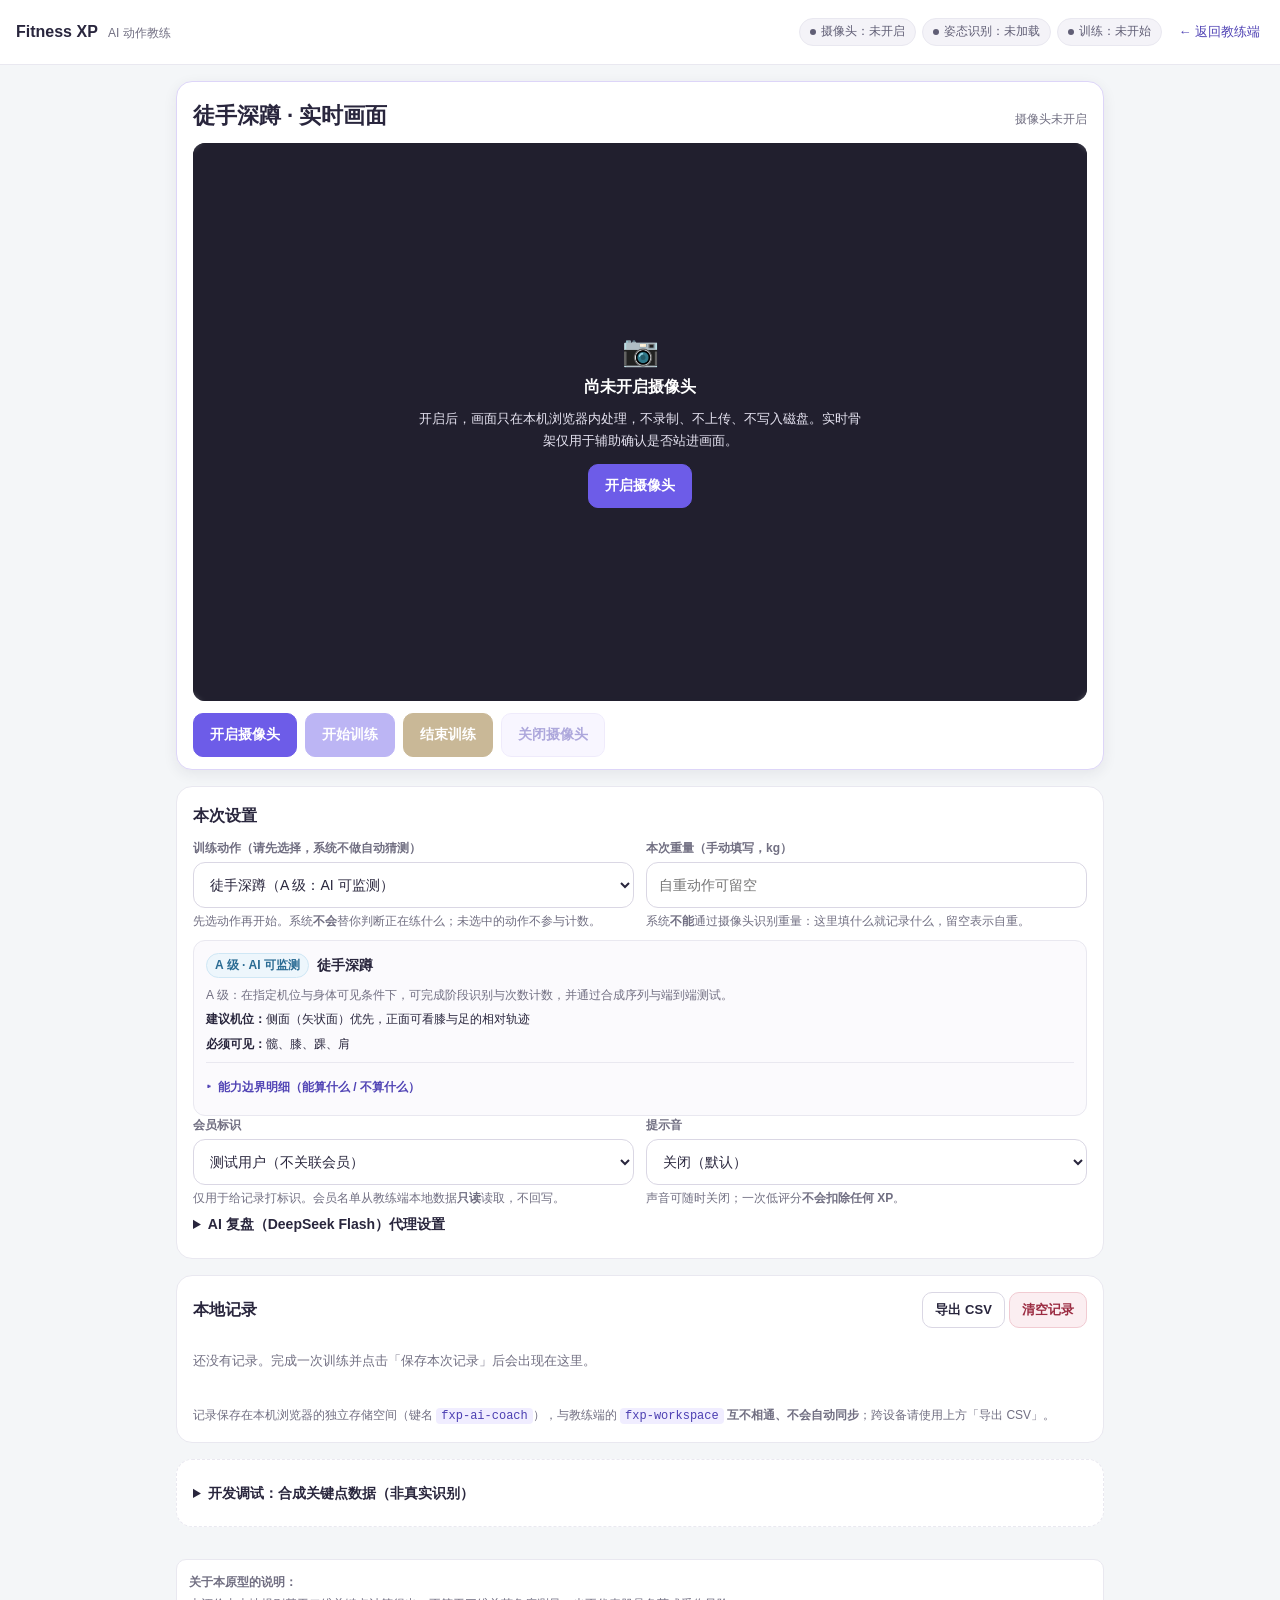
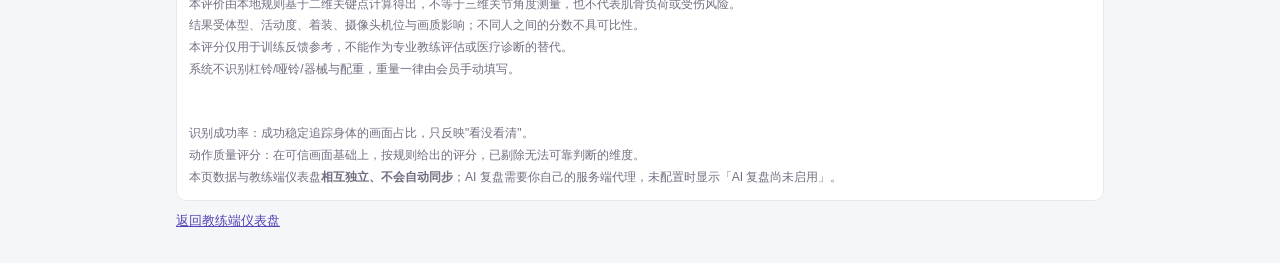
==== commit 0143caa1: "更新发布包 2026-10-18 22:42" ====
--- a/ai-coach/index.html
+++ b/ai-coach/index.html
@@ -3,7 +3,7 @@
 <head>
 <meta charset="UTF-8">
 <meta name="viewport" content="width=device-width, initial-scale=1, viewport-fit=cover">
-<meta name="theme-color" content="#F7F7FB">
+<meta name="theme-color" content="#F4F6F8">
 <title>Fitness XP — AI 动作教练（徒手深蹲原型）</title>
 <link rel="icon" href="../app/icon.svg" type="image/svg+xml">
 <link rel="stylesheet" href="css/ai-coach.css">
--- a/ai-coach/css/ai-coach.css
+++ b/ai-coach/css/ai-coach.css
@@ -16,11 +16,14 @@
   --purple-l: #F0EDFF;
   --purple-ink: #4C3FB2;
 
-  --blue: #72BCE5;
+  --blue: #6FB0D8;            /* 柔蓝：数据与监测（与会员端同值） */
   --blue-l: #EDF6FC;
   --blue-ink: #2A6B93;
 
-  --teal: #75CBA8;            /* 薄荷绿：完成 */
+  /* 「质量合格」原来是薄荷绿，容易和会员端「练完」抢语义。
+     按全局分工改判：监测质量 ok / A 级一律走数据蓝；薄荷绿留给「成长 / 连续」这一类。
+     本页没有「本次训练练完」的结算态，所以不引入 done 红——真要加，色值与会员端 --m-done 相同。 */
+  --teal: #75CBA8;            /* 薄荷绿：成长 / 连续，不代表练完 */
   --teal-l: #E9F6F1;
   --green-ink: #247A59;
 
@@ -32,7 +35,7 @@
   --red-l: #FBEEF1;
   --red-ink: #9B2C42;
 
-  --bg: #F7F7FB;
+  --bg: #F4F6F8;              /* 页面底：冷浅灰，与会员端同一底色 */
   --card: #FFFFFF;
   --text: #29263D;
   --text-2: #716F82;
@@ -97,7 +100,8 @@
   content: ''; width: 6px; height: 6px; border-radius: 50%;
   background: currentColor; flex: none;
 }
-.pill[data-level="ok"]    { background: var(--teal-l);  color: var(--green-ink); border-color: #B9E4D1; }
+/* 这里的 ok = 「本次动作质量合格」，属于监测数据，不是「练完」，所以用蓝不用绿 */
+.pill[data-level="ok"]    { background: var(--blue-l);  color: var(--blue-ink);  border-color: #CFE7F5; }
 .pill[data-level="warn"]  { background: var(--amber-l); color: var(--amber-ink); border-color: #EFDCB2; }
 .pill[data-level="error"] { background: var(--red-l);   color: var(--red-ink);   border-color: #F1CBD2; }
 .pill[data-level="off"]   { background: #F4F3F8;        color: var(--text-3); }
@@ -158,7 +162,7 @@
 }
 /* 每条提示都带状态字前缀（JS 已写入），颜色只是第二重表达 */
 .stage-toast[data-level="warn"]     { background: rgba(138,100,26,.96); }
-.stage-toast[data-level="good"]     { background: rgba(36,122,89,.96); }
+.stage-toast[data-level="good"]     { background: rgba(42,107,147,.96); } /* 质量合格 → 蓝 */
 .stage-toast[data-level="advisory"] { background: rgba(42,107,147,.96); }
 .stage-toast[hidden] { display: none; }
 
@@ -192,9 +196,10 @@
 .btn.primary:hover { background: var(--purple-deep); border-color: var(--purple-deep); color: #fff; }
 .btn.primary:disabled:hover { background: var(--purple); color: #fff; }
 
-/* 「开始训练」用深绿实心：它是本页的 affirm 动作，但要和紫色主操作区分开 */
-.btn.good { background: var(--green-ink); border-color: var(--green-ink); color: #fff; }
-.btn.good:hover { background: #1C5F45; border-color: #1C5F45; color: #fff; }
+/* 开始训练是本页唯一的主操作：实心 + 白字只留给品牌紫，不再是实心底绿。
+   （旧注释写「要和主紫区分开」，实际上主操作就该是主紫，区分靠文案与位置。） */
+.btn.good { background: var(--purple); border-color: var(--purple); color: #fff; }
+.btn.good:hover { background: var(--purple-deep); border-color: var(--purple-deep); color: #fff; }
 /* 「结束训练」用深黄实心而不是灰：它是有终态的动作，但不能误做成主紫 */
 .btn.warn { background: var(--amber-ink); border-color: var(--amber-ink); color: #fff; }
 .btn.warn:hover { background: #6E5014; border-color: #6E5014; color: #fff; }
@@ -251,7 +256,7 @@
 .adv-note { font-size: 12.5px; color: var(--text-2); line-height: 1.7; margin: 0 0 10px; }
 .adv-actions { display: flex; gap: 10px; align-items: center; flex-wrap: wrap; margin-top: 8px; }
 .adv-state { margin-top: 8px; font-size: 12.5px; }
-.adv-state.ok   { color: var(--green-ink); }
+.adv-state.ok   { color: var(--blue-ink); }   /* 姿态质量合格 = 监测数据，不是「练完」 */
 .adv-state.bad  { color: var(--red-ink); }
 .adv-state.warn { color: var(--amber-ink); }
 .card.dev { border-style: dashed; }
@@ -266,6 +271,7 @@
 .rbox .rb-val { font-size: 22px; font-weight: 700; line-height: 1.25; }
 /* 复盘四类数据：白底为主，只在左侧用一条 3px 色条区分维度 */
 .rbox.t-blue   { border-left: 3px solid var(--blue); }
+/* 四个复盘框只是数据维度的色条区分（识别/有效/置信度/质量），teal 在这里不承担「完成」含义 */
 .rbox.t-teal   { border-left: 3px solid var(--teal); }
 .rbox.t-orange { border-left: 3px solid var(--amber); }
 .rbox.t-purple { border-left: 3px solid var(--purple); }
@@ -275,7 +281,7 @@
 .dim-name { font-weight: 600; }
 .dim-bar { height: 8px; border-radius: 999px; background: #EFEDF6; overflow: hidden; }
 .dim-bar > i { display: block; height: 100%; background: var(--purple); border-radius: 999px; }
-.dim-bar[data-level="good"]     > i { background: var(--teal); }
+.dim-bar[data-level="good"]     > i { background: var(--blue); }  /* 质量合格 = 监测蓝，让位给「练完=红」 */
 .dim-bar[data-level="ok"]       > i { background: var(--blue); }
 .dim-bar[data-level="partial"]  > i { background: var(--amber); }
 .dim-bar[data-level="poor"]     > i { background: var(--red); }
@@ -335,7 +341,8 @@
 .monitor-box[hidden] { display: none; }
 .mon-head { display: flex; align-items: center; gap: 8px; flex-wrap: wrap; margin-bottom: 8px; }
 .mon-level { font-size: 12px; padding: 2px 8px; border-radius: 999px; font-weight: 600; border: 1px solid transparent; }
-.mon-level.A { background: var(--teal-l);  color: var(--green-ink); border-color: #B9E4D1; }
+/* A 级 = 「可监测、质量可信」，是能力等级不是完成状态 → 与会员端 .m-aibadge-A 同为数据蓝 */
+.mon-level.A { background: var(--blue-l);  color: var(--blue-ink);  border-color: #CFE7F5; }
 .mon-level.B { background: var(--amber-l); color: var(--amber-ink); border-color: #EFDCB2; }
 .mon-level.C { background: #F4F3F8;        color: var(--text-3);    border-color: var(--border); }
 .mon-title { font-size: 14px; font-weight: 600; }
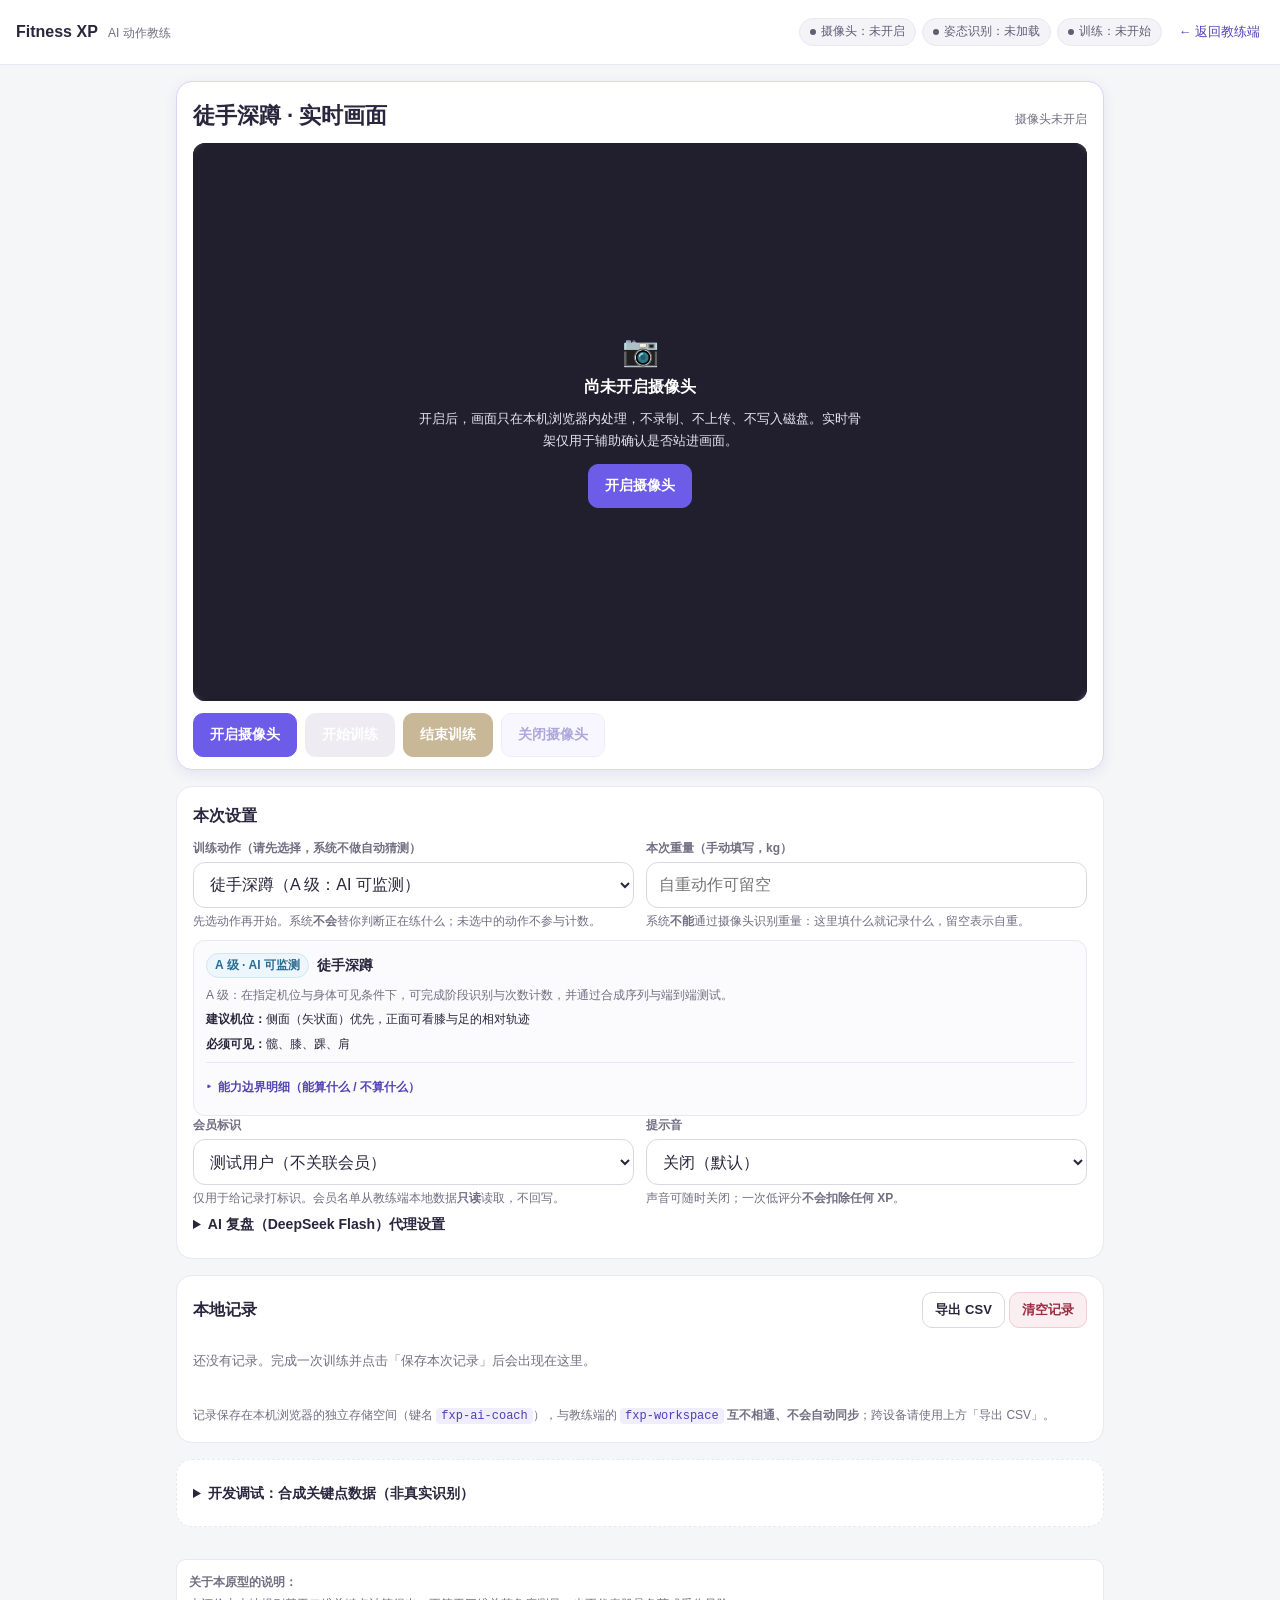
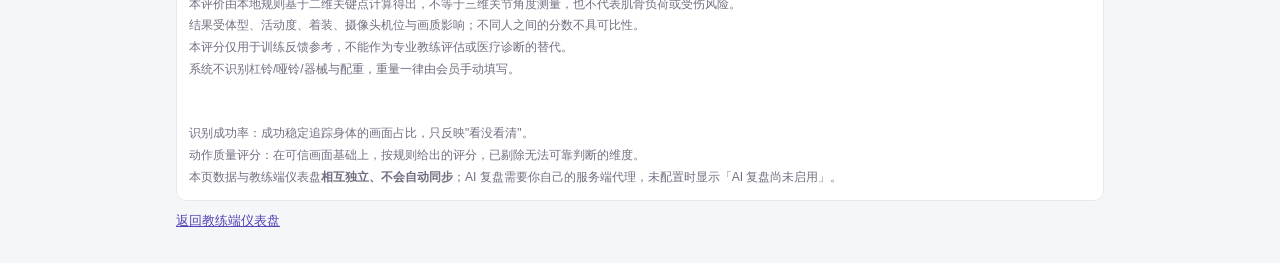
==== commit 35a9edf0: "更新发布包 2026-10-28 19:47" ====
--- a/ai-coach/index.html
+++ b/ai-coach/index.html
@@ -5,7 +5,7 @@
 <meta name="viewport" content="width=device-width, initial-scale=1, viewport-fit=cover">
 <meta name="theme-color" content="#F4F6F8">
 <title>Fitness XP — AI 动作教练（徒手深蹲原型）</title>
-<link rel="icon" href="../app/icon.svg" type="image/svg+xml">
+<link rel="icon" href="icon.svg" type="image/svg+xml">
 <link rel="stylesheet" href="css/ai-coach.css">
 </head>
 <body>
--- a/ai-coach/css/ai-coach.css
+++ b/ai-coach/css/ai-coach.css
@@ -22,7 +22,8 @@
 
   /* 「质量合格」原来是薄荷绿，容易和会员端「练完」抢语义。
      按全局分工改判：监测质量 ok / A 级一律走数据蓝；薄荷绿留给「成长 / 连续」这一类。
-     本页没有「本次训练练完」的结算态，所以不引入 done 红——真要加，色值与会员端 --m-done 相同。 */
+     本页没有「本次训练练完」的结算态，所以不引入 done 色——真要加，色值与会员端 --m-done 相同
+     （现为橙红 #E05252，浅底 #FDEDEA + 深字 #A23429）。 */
   --teal: #75CBA8;            /* 薄荷绿：成长 / 连续，不代表练完 */
   --teal-l: #E9F6F1;
   --green-ink: #247A59;
@@ -198,8 +199,13 @@
 
 /* 开始训练是本页唯一的主操作：实心 + 白字只留给品牌紫，不再是实心底绿。
    （旧注释写「要和主紫区分开」，实际上主操作就该是主紫，区分靠文案与位置。） */
-.btn.good { background: var(--purple); border-color: var(--purple); color: #fff; }
-.btn.good:hover { background: var(--purple-deep); border-color: var(--purple-deep); color: #fff; }
+/* 「开始训练」用深墨实心，不用品牌紫：
+   紫是本页的链接/选中/品牌色，主按钮再抢紫会让「哪里能点」失去唯一焦点；
+   深墨与舞台深底同族，在页面上是最重的一块，点进去的动作一眼可见。 */
+.btn.good { background: var(--text); border-color: var(--text); color: #fff; }
+.btn.good:hover { background: #3B3752; border-color: #3B3752; color: #fff; }
+.btn.good:active { background: #211F30; border-color: #211F30; }
+.btn.good:disabled { background: var(--border-strong); border-color: var(--border-strong); color: #fff; }
 /* 「结束训练」用深黄实心而不是灰：它是有终态的动作，但不能误做成主紫 */
 .btn.warn { background: var(--amber-ink); border-color: var(--amber-ink); color: #fff; }
 .btn.warn:hover { background: #6E5014; border-color: #6E5014; color: #fff; }
@@ -236,7 +242,11 @@
 .f-tip { display: block; font-size: 12px; color: var(--text-2); margin-top: 4px; line-height: 1.5; }
 .field input, .field select {
   width: 100%; min-height: var(--input-h); padding: 0 12px; border-radius: var(--radius-sm);
-  border: 1px solid var(--border-strong); background: #fff; font-size: 14px; color: var(--text);
+  border: 1px solid var(--border-strong); background: #fff; color: var(--text);
+  /* 16px 而不是 14px：iOS 对 <16px 的可编辑控件会在聚焦时自动放大整页，
+     收起键盘还不回正。与会员端同一条修法（见 member.css 末尾同名注释）。
+     复选框（.chk input）是 18px 固定尺寸、也不拉起键盘，不在这一条里。 */
+  font-size: 16px;
   transition: border-color var(--ease), box-shadow var(--ease);
 }
 .field input:focus, .field select:focus {
